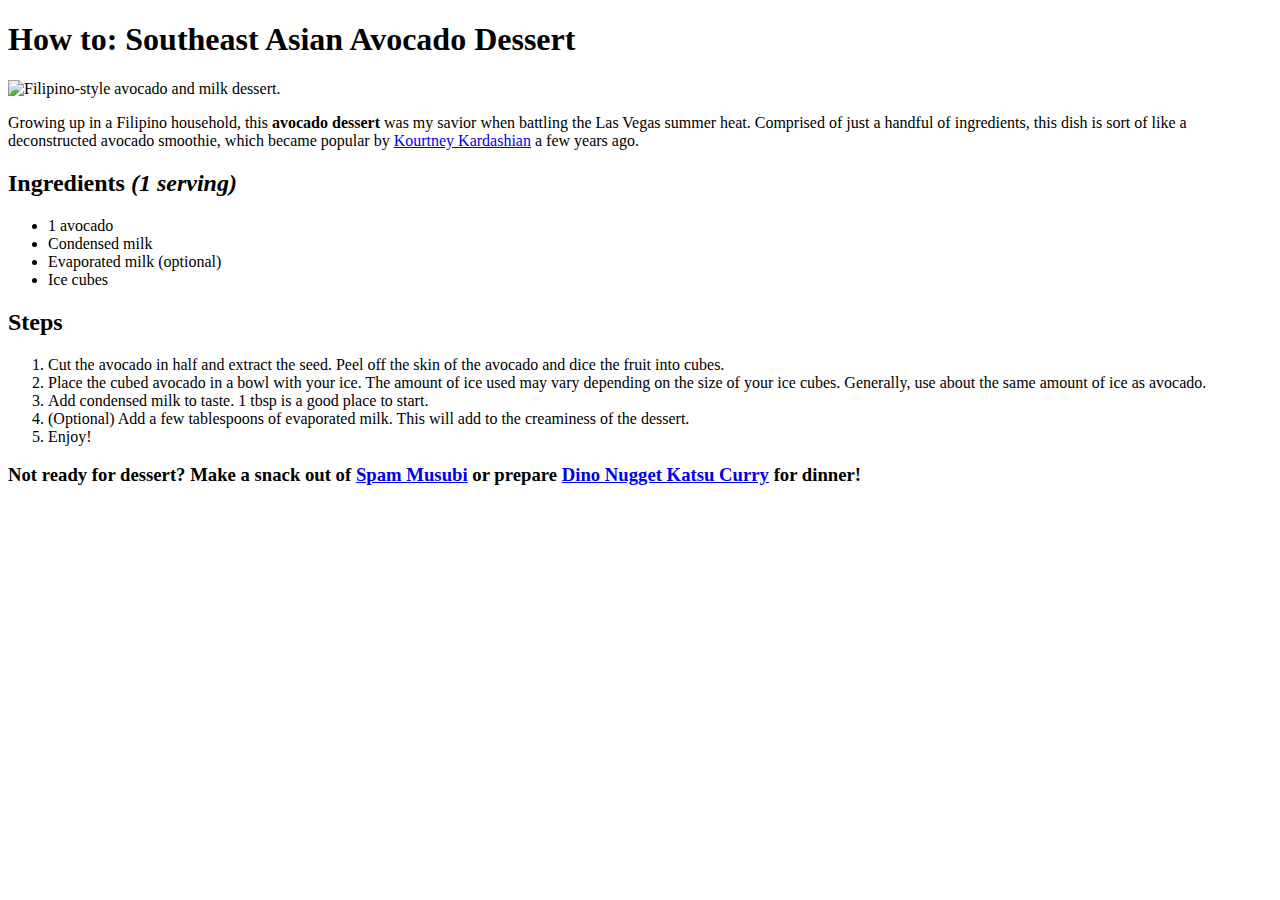
==== avocado.html @ 8c1a1278 "Edit README.md, avocado.html, curry.html, index.html, musubi.html" ====
<!DOCTYPE html>

<html>
    <head>
        <title>Avocado Dessert</title>
    </head>

    <body>
        <h1>How to: Southeast Asian Avocado Dessert</h1>
        <img src="https://i0.wp.com/www.angsarap.net/wp-content/uploads/2014/09/Filipino-Style-Avocado-and-Milk-in-Ice-Wide.jpg?w=1080&ssl=1" alt="Filipino-style avocado and milk dessert.">
        <p>Growing up in a Filipino household, this <strong>avocado dessert</strong> was my savior when battling the Las Vegas summer heat. Comprised of just a handful of ingredients, this dish is sort of like a deconstructed avocado smoothie, which became popular by <a href="https://poosh.com/avocado-shake-recipe/">Kourtney Kardashian</a> a few years ago.</p>

        <h2>Ingredients <em>(1 serving)</em></h2>
        <ul>
            <li>1 avocado</li>
            <li>Condensed milk</li>
            <li>Evaporated milk (optional)</li>
            <li>Ice cubes</li>
        </ul>

        <h2>Steps</h2>
        <ol>
            <li>Cut the avocado in half and extract the seed. Peel off the skin of the avocado and dice the fruit into cubes.</li>
            <li>Place the cubed avocado in a bowl with your ice. The amount of ice used may vary depending on the size of your ice cubes. Generally, use about the same amount of ice as avocado.</li>
            <li>Add condensed milk to taste. 1 tbsp is a good place to start.</li>
            <li>(Optional) Add a few tablespoons of evaporated milk. This will add to the creaminess of the dessert.</li>
            <li>Enjoy!</li>
        </ol>
        <h3>Not ready for dessert? Make a snack out of <a href="./musubi.html">Spam Musubi</a> or prepare <a href="./curry.html">Dino Nugget Katsu Curry</a> for dinner!</h3>
    </body>
</html>
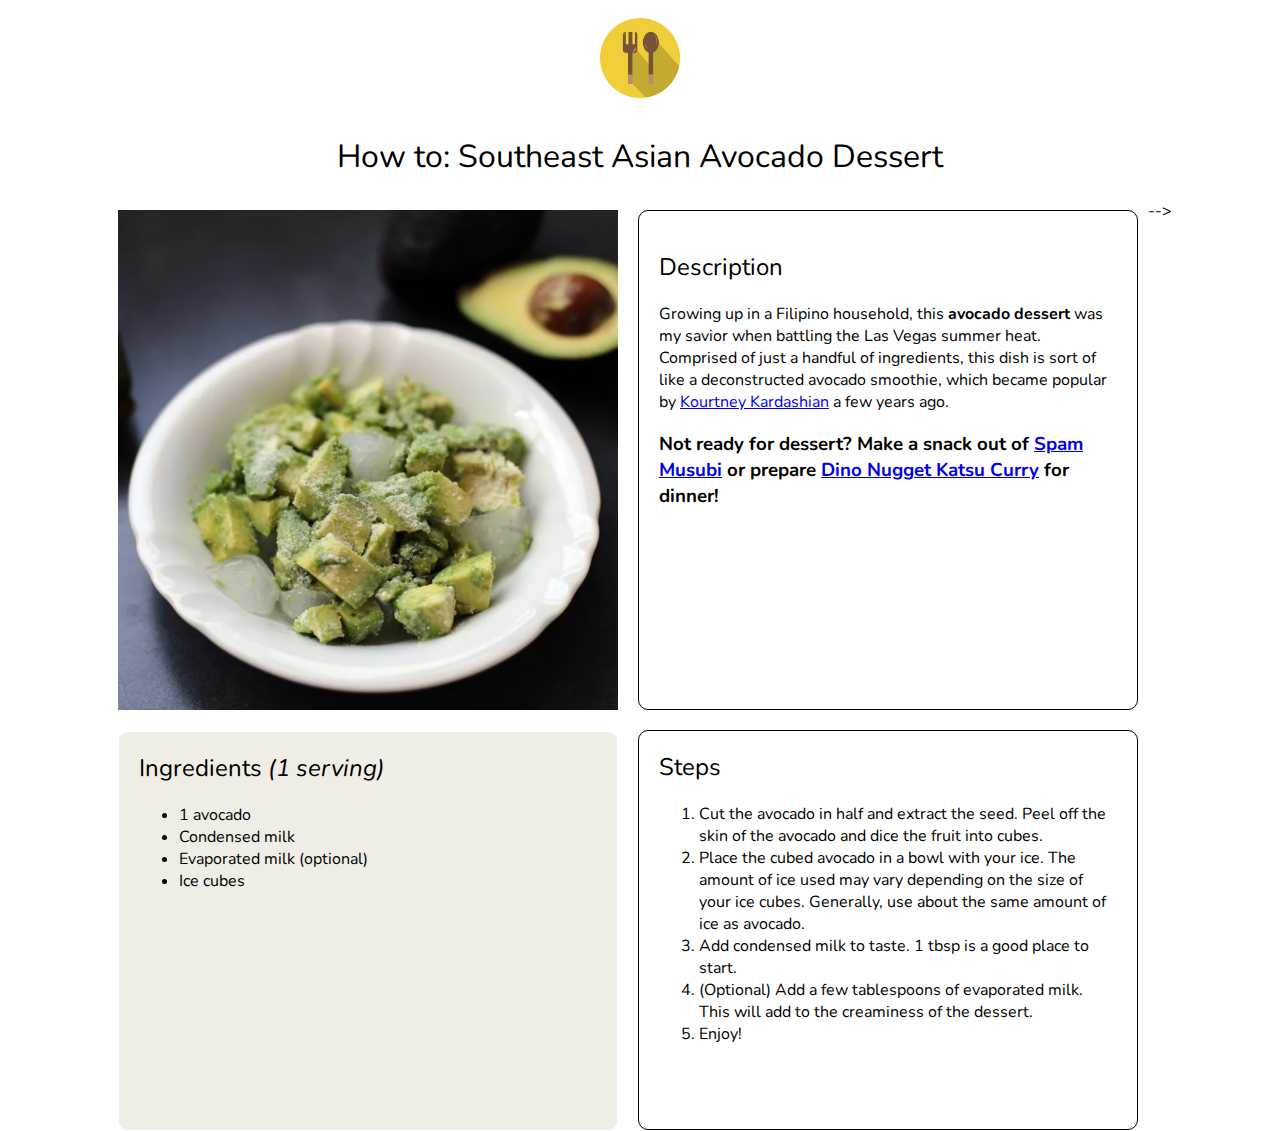
==== commit 6a70d1ae: "Add images, edit index.html and avocado.html" ====
--- a/avocado.html
+++ b/avocado.html
@@ -3,29 +3,52 @@
 <html>
     <head>
         <title>Avocado Dessert</title>
+        <link rel="stylesheet" href="style.css">
     </head>
 
     <body>
-        <h1>How to: Southeast Asian Avocado Dessert</h1>
-        <img src="https://i0.wp.com/www.angsarap.net/wp-content/uploads/2014/09/Filipino-Style-Avocado-and-Milk-in-Ice-Wide.jpg?w=1080&ssl=1" alt="Filipino-style avocado and milk dessert.">
-        <p>Growing up in a Filipino household, this <strong>avocado dessert</strong> was my savior when battling the Las Vegas summer heat. Comprised of just a handful of ingredients, this dish is sort of like a deconstructed avocado smoothie, which became popular by <a href="https://poosh.com/avocado-shake-recipe/">Kourtney Kardashian</a> a few years ago.</p>
+        <div class="center">
+            <a href="index.html"><img class="logo" src="images/logo.png" alt="a fork and spoon."></a>
+        </div>
 
-        <h2>Ingredients <em>(1 serving)</em></h2>
-        <ul>
-            <li>1 avocado</li>
-            <li>Condensed milk</li>
-            <li>Evaporated milk (optional)</li>
-            <li>Ice cubes</li>
-        </ul>
+        <h1 class="recipe-title">How to: Southeast Asian Avocado Dessert</h1>
 
-        <h2>Steps</h2>
-        <ol>
-            <li>Cut the avocado in half and extract the seed. Peel off the skin of the avocado and dice the fruit into cubes.</li>
-            <li>Place the cubed avocado in a bowl with your ice. The amount of ice used may vary depending on the size of your ice cubes. Generally, use about the same amount of ice as avocado.</li>
-            <li>Add condensed milk to taste. 1 tbsp is a good place to start.</li>
-            <li>(Optional) Add a few tablespoons of evaporated milk. This will add to the creaminess of the dessert.</li>
-            <li>Enjoy!</li>
-        </ol>
-        <h3>Not ready for dessert? Make a snack out of <a href="./musubi.html">Spam Musubi</a> or prepare <a href="./curry.html">Dino Nugget Katsu Curry</a> for dinner!</h3>
+        <!--Left Columns-->
+        <div class="row">
+            <div class="column">
+                <img src="./images/avocado.jpg" alt="Avocado and milk dessert.">
+                <div class="ingredients-box">
+                    <h2>Ingredients <em>(1 serving)</em></h2>
+                    <ul>
+                        <li>1 avocado</li>
+                        <li>Condensed milk</li>
+                        <li>Evaporated milk (optional)</li>
+                        <li>Ice cubes</li>
+                    </ul>
+                </div>
+            </div>
+
+        <!--Right Columns-->
+        <div class="column">
+            <div class="right-top">
+                <h2>Description</h2>
+                <p>Growing up in a Filipino household, this <strong>avocado dessert</strong> was my savior when battling the Las Vegas summer heat. Comprised of just a handful of ingredients, this dish is sort of like a deconstructed avocado smoothie, which became popular by <a href="https://poosh.com/avocado-shake-recipe/">Kourtney Kardashian</a> a few years ago.</p>
+
+                <h3>Not ready for dessert? Make a snack out of <a href="./musubi.html">Spam Musubi</a> or prepare <a href="./curry.html">Dino Nugget Katsu Curry</a> for dinner!</h3>
+            </div>
+
+            <div class="right-bot">
+                <h2>Steps</h2>
+                <ol>
+                    <li>Cut the avocado in half and extract the seed. Peel off the skin of the avocado and dice the fruit into cubes.</li>
+                    <li>Place the cubed avocado in a bowl with your ice. The amount of ice used may vary depending on the size of your ice cubes. Generally, use about the same amount of ice as avocado.</li>
+                    <li>Add condensed milk to taste. 1 tbsp is a good place to start.</li>
+                    <li>(Optional) Add a few tablespoons of evaporated milk. This will add to the creaminess of the dessert.</li>
+                    <li>Enjoy!</li>
+                </ol>
+            </div>
+            </div>
+            
     </body>
-</html>+</html>
+-->
--- a/style.css
+++ b/style.css
@@ -0,0 +1,100 @@
+@import url('https://fonts.googleapis.com/css2?family=Nunito:ital,wght@0,300;0,400;0,600;1,300;1,400;1,600&display=swap');
+
+html {
+    font-family: 'Nunito', sans-serif;
+    box-sizing: border-box;
+}
+
+* {
+    font-family: "Nunito", sans-serif;
+    box-sizing: inherit;
+}
+
+.heading,
+.recipe-title {
+    text-align: center;
+}
+
+.center {
+    text-align: center;
+}
+
+.logo {
+    height: auto;
+    width: 80px;
+    margin: 10px;
+    text-align: center;
+}
+
+body {
+    background: #ffffff;
+    height: 100vh;
+}
+
+h1,h2,h3,h4,h5,h6 {
+    font-weight: 400;
+}
+
+h3 {
+    font-weight: 700;
+}
+
+img {
+    height: 500px;
+    width: 500px;
+}
+
+.item img:hover{
+    transform: scale(1.05);
+    transition: all ease;
+    border-radius: 15px;
+    box-shadow: 0 0 5px #f7de6c;
+}
+
+.content {
+    display: flex;
+    flex-direction: row;
+    justify-content: center;
+    font-size: 20px;
+    gap: 20px;
+}
+
+.row {
+    display: flex;
+    justify-content: center;
+}
+
+.column {
+    padding: 10px;
+    height: 200px;
+    justify-content: center;
+    margin-bottom: 100px;
+}
+
+.ingredients-box {
+    margin-top: 15px;
+    padding-left: 20px;
+    border-radius: 10px;
+    border: 1px solid rgb(255, 255, 255);
+    height: 400px;
+    width: 500px;
+    background-color: rgb(240, 236, 230);
+}
+
+.right-top {
+    padding: 20px;
+    border-radius: 10px;
+    border: 1px solid black;
+    height: 500px;
+    width: 500px;
+}
+
+.right-bot {
+    margin-top: 20px;
+    padding-left: 20px;
+    padding-right: 20px;
+    border-radius: 10px;
+    border: 1px solid black;
+    height: 400px;
+    width: 500px;
+}
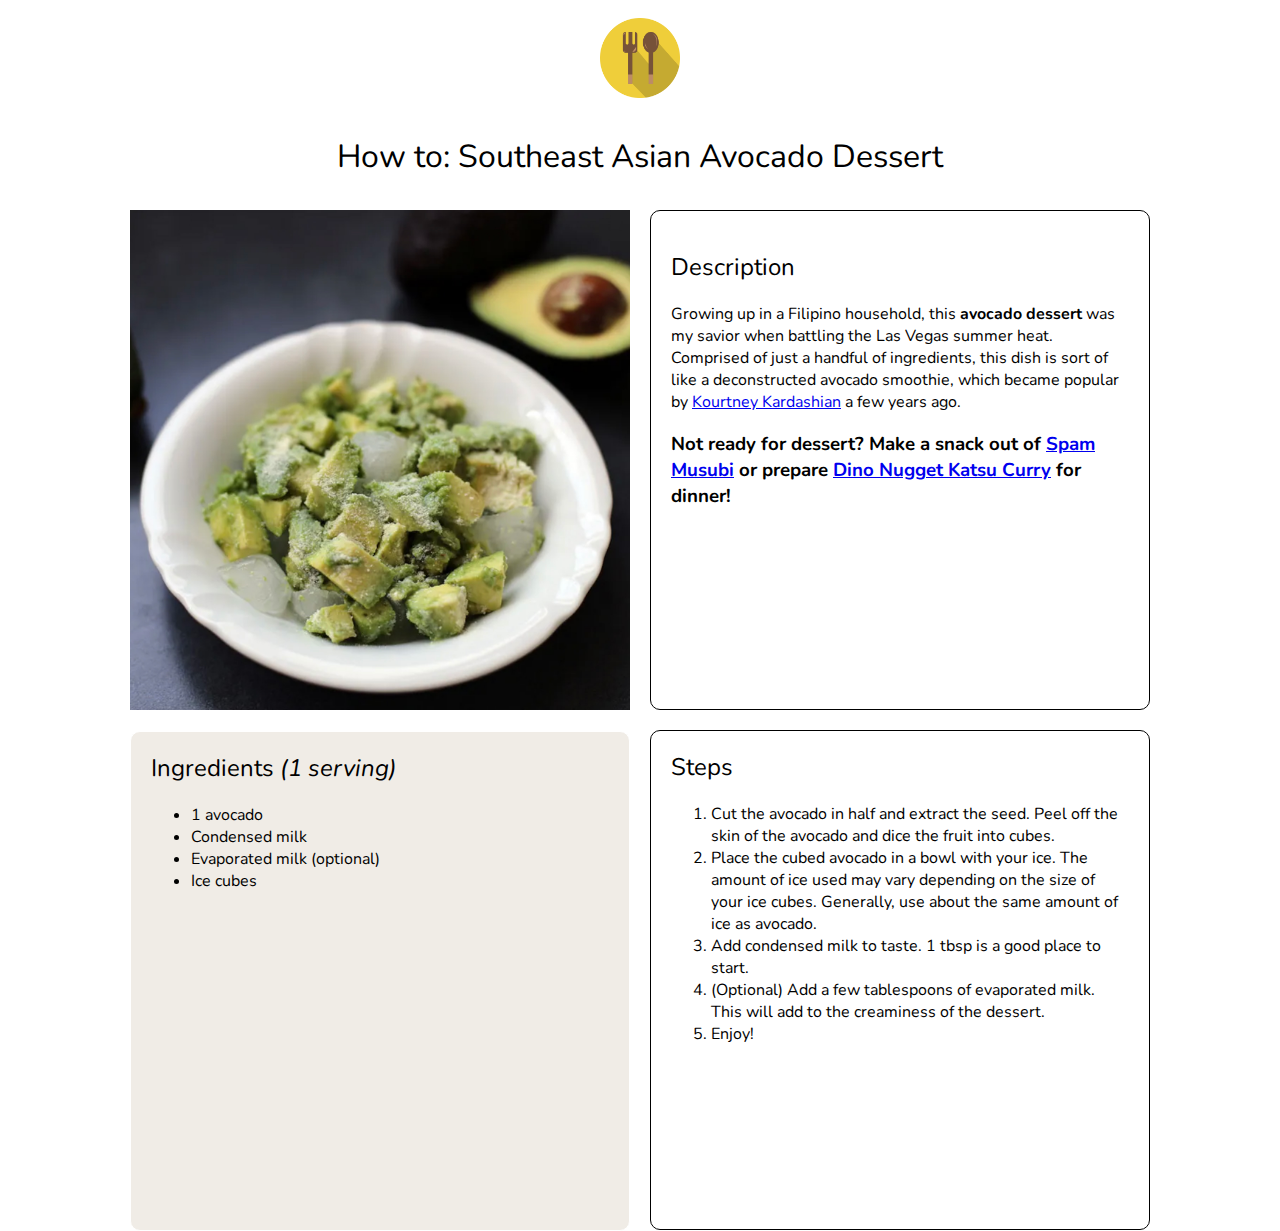
==== commit 31163270: "Edit recipe pages" ====
--- a/avocado.html
+++ b/avocado.html
@@ -8,12 +8,12 @@
 
     <body>
         <div class="center">
-            <a href="index.html"><img class="logo" src="images/logo.png" alt="a fork and spoon."></a>
+            <a href="index.html"><img class="logo" src="images/logo.png" alt="site logo"></a>
         </div>
 
         <h1 class="recipe-title">How to: Southeast Asian Avocado Dessert</h1>
 
-        <!--Left Columns-->
+        <!--Left Column-->
         <div class="row">
             <div class="column">
                 <img src="./images/avocado.jpg" alt="Avocado and milk dessert.">
@@ -29,7 +29,7 @@
             </div>
 
         <!--Right Columns-->
-        <div class="column">
+         <div class="column">
             <div class="right-top">
                 <h2>Description</h2>
                 <p>Growing up in a Filipino household, this <strong>avocado dessert</strong> was my savior when battling the Las Vegas summer heat. Comprised of just a handful of ingredients, this dish is sort of like a deconstructed avocado smoothie, which became popular by <a href="https://poosh.com/avocado-shake-recipe/">Kourtney Kardashian</a> a few years ago.</p>
@@ -48,7 +48,7 @@
                 </ol>
             </div>
             </div>
-            
+        </div>
+        <!--End of row-->
     </body>
-</html>
--->
+</html>--- a/style.css
+++ b/style.css
@@ -76,7 +76,7 @@
     padding-left: 20px;
     border-radius: 10px;
     border: 1px solid rgb(255, 255, 255);
-    height: 400px;
+    height: 500px;
     width: 500px;
     background-color: rgb(240, 236, 230);
 }
@@ -95,6 +95,6 @@
     padding-right: 20px;
     border-radius: 10px;
     border: 1px solid black;
-    height: 400px;
+    height: 500px;
     width: 500px;
 }
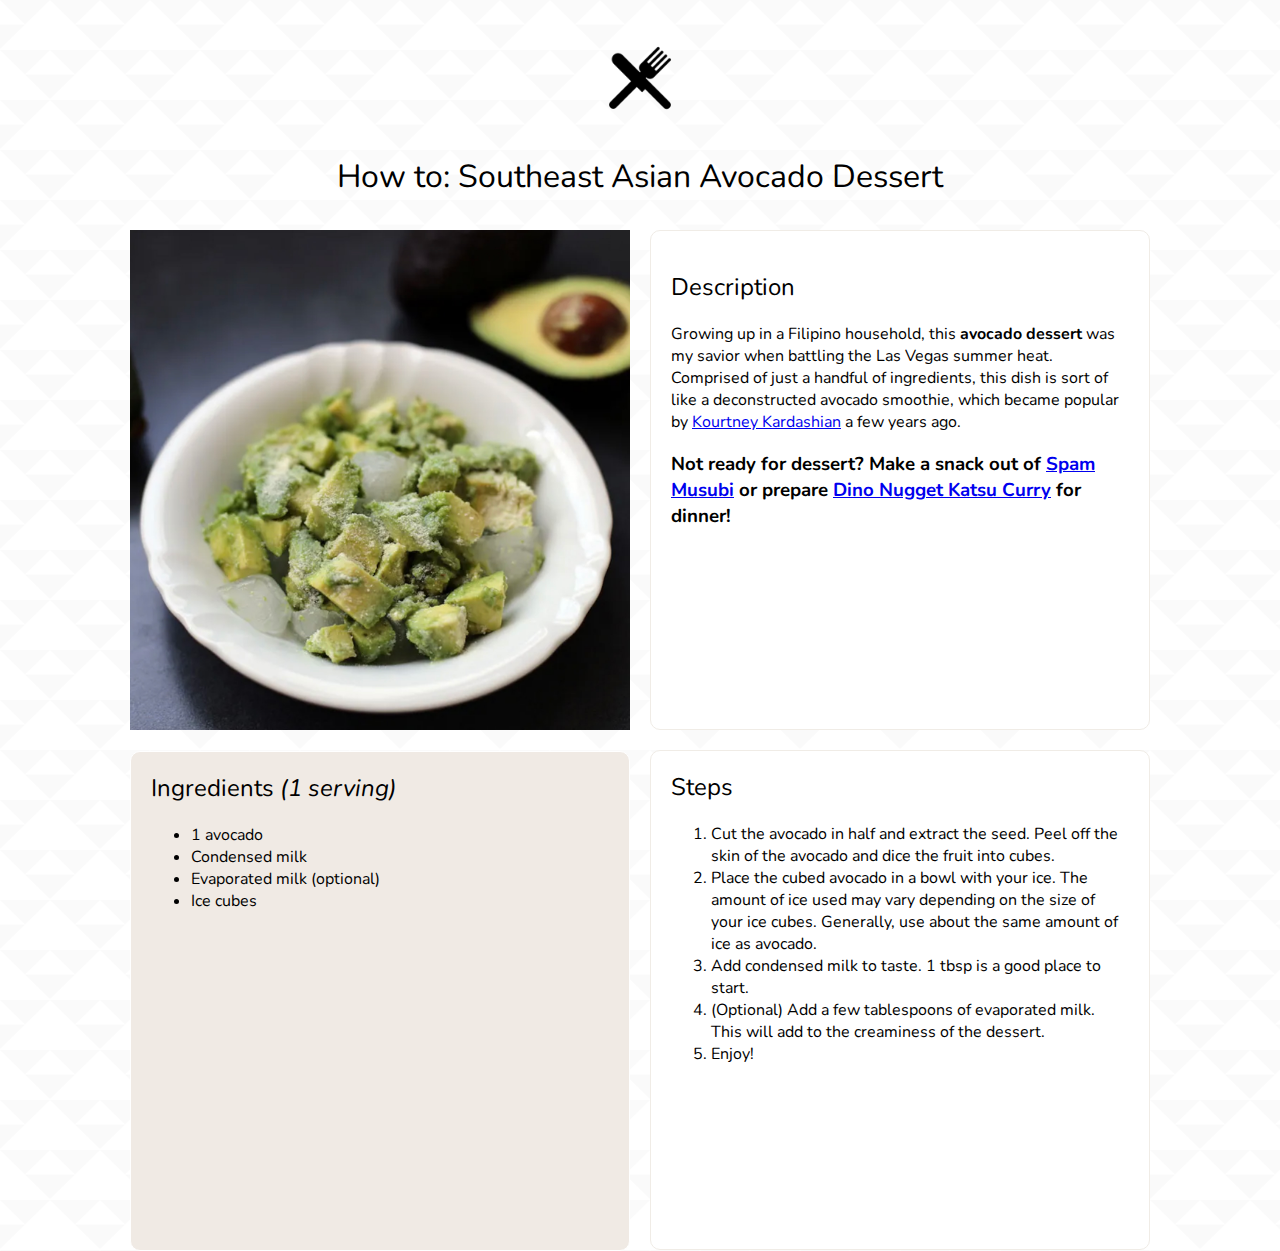
==== commit 00673183: "Edit style.css" ====
--- a/avocado.html
+++ b/avocado.html
@@ -8,7 +8,7 @@
 
     <body>
         <div class="center">
-            <a href="index.html"><img class="logo" src="images/logo.png" alt="site logo"></a>
+            <a href="index.html"><img class="logo" src="images/alt-logo.png" alt="site logo"></a>
         </div>
 
         <h1 class="recipe-title">How to: Southeast Asian Avocado Dessert</h1>
--- a/style.css
+++ b/style.css
@@ -21,13 +21,13 @@
 
 .logo {
     height: auto;
-    width: 80px;
-    margin: 10px;
+    width: 100px;
+    margin-top: 20px;
     text-align: center;
 }
 
 body {
-    background: #ffffff;
+    background-image: url(./images/triangle-mosaic.png);
     height: 100vh;
 }
 
@@ -44,11 +44,17 @@
     width: 500px;
 }
 
+.front{
+    height: 500px;
+    width: 300px;
+    object-fit: cover;
+}
+
 .item img:hover{
     transform: scale(1.05);
     transition: all ease;
     border-radius: 15px;
-    box-shadow: 0 0 5px #f7de6c;
+    box-shadow: 0 0 5px rgb(240, 236, 230);
 }
 
 .content {
@@ -78,15 +84,16 @@
     border: 1px solid rgb(255, 255, 255);
     height: 500px;
     width: 500px;
-    background-color: rgb(240, 236, 230);
+    background-color: rgb(240, 234, 228);
 }
 
 .right-top {
     padding: 20px;
     border-radius: 10px;
-    border: 1px solid black;
+    border: 1px solid rgb(240, 236, 230);
     height: 500px;
     width: 500px;
+    background-color: white;
 }
 
 .right-bot {
@@ -94,7 +101,8 @@
     padding-left: 20px;
     padding-right: 20px;
     border-radius: 10px;
-    border: 1px solid black;
+    border: 1px solid rgb(240, 236, 230);
     height: 500px;
     width: 500px;
+    background-color: white;
 }
